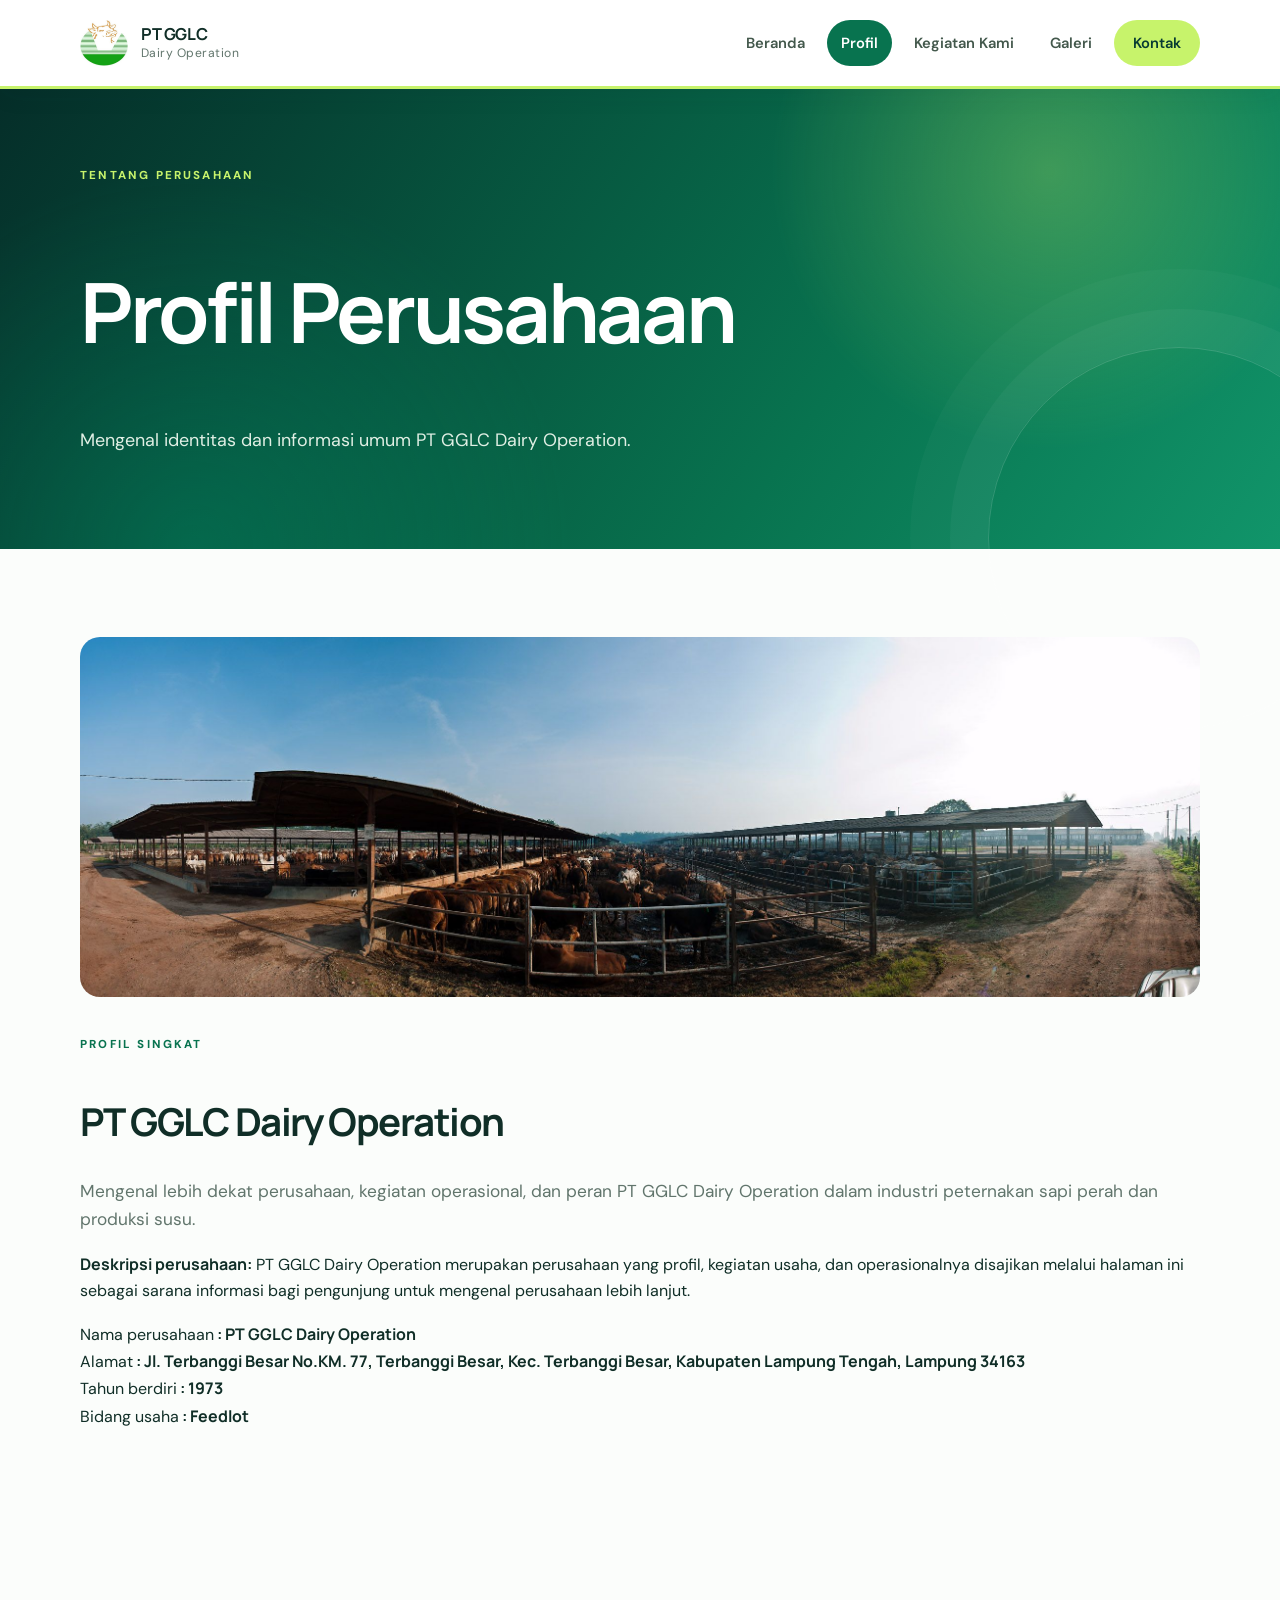
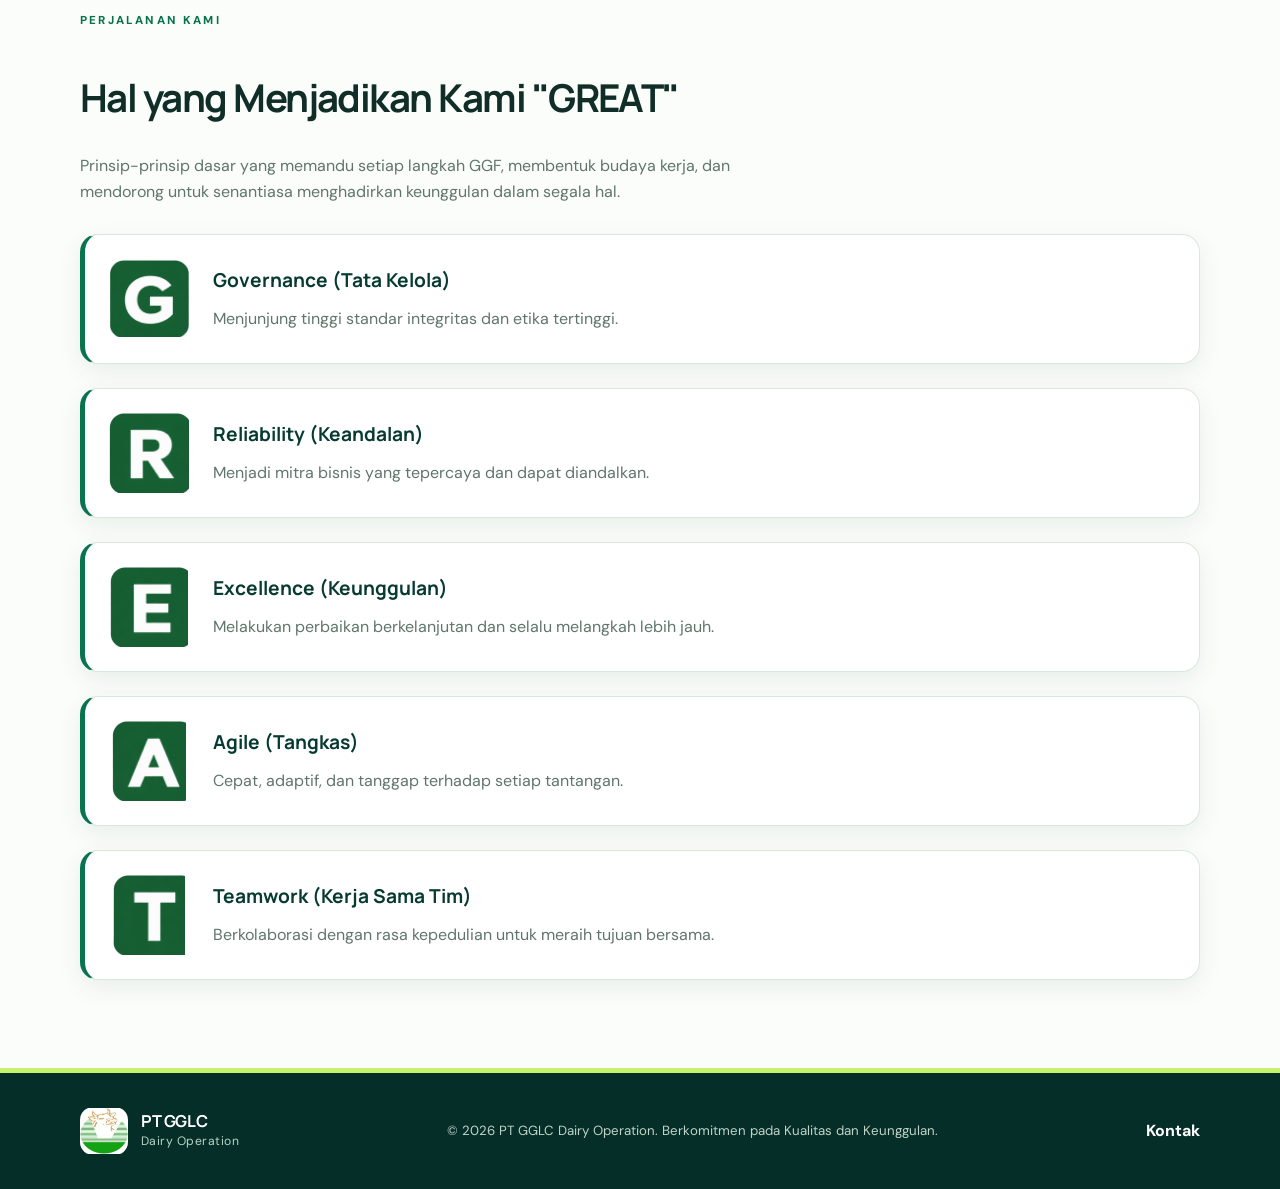
==== profil.html @ 18806fff "Perbaikan struktur website ACARA VIII" ====
<!DOCTYPE html>
<html lang="id">
<head>
  <meta charset="UTF-8"><meta name="viewport" content="width=device-width, initial-scale=1.0">
  <meta name="description" content="Profil PT GGLC Dairy Operation. Informasi perusahaan akan dilengkapi setelah diverifikasi.">
  <title>Profil Perusahaan | PT GGLC Dairy Operation</title>
  <link rel="stylesheet" href="assets/css/style.css"><script src="assets/js/main.js" defer></script>
</head>
<body>
  <header class="site-header"><div class="container nav-wrap">
    <a class="brand" href="index.html"><img class="brand-mark" src="assets/images/Logo GGLC.png" alt="Logo PT GGLC"><span class="brand-text"><strong>PT GGLC</strong><small>Dairy Operation</small></span></a>
    <button class="menu-toggle" type="button" aria-label="Buka navigasi" aria-expanded="false" aria-controls="primary-nav"><img src="assets/images/icon-menu.svg" alt="" class="menu-icon"></button>
    <nav class="primary-nav" id="primary-nav" aria-label="Navigasi utama"><a href="index.html">Beranda</a><a class="active" href="profil.html">Profil</a><a href="produksi.html">Kegiatan Kami</a><a href="galeri.html">Galeri</a><a class="nav-contact" href="kontak.html">Kontak</a></nav>
  </div></header>
  <main>
    <section class="page-hero"><div class="container"><span class="eyebrow light">TENTANG PERUSAHAAN</span><h1>Profil Perusahaan</h1><p>Mengenal identitas dan informasi umum PT GGLC Dairy Operation.</p></div></section>
    <section class="section"><div class="container split-layout">
      <div class="image-frame image-profile" role="img" aria-label="Foto sementara fasilitas perusahaan"></div>
      <div class="content-block">
          <img class="content-temp-image" src="assets/images/Profil.webp" alt="Ilustrasi sementara profil industri susu"><span class="eyebrow">PROFIL SINGKAT</span><h2>PT GGLC Dairy Operation</h2>
        <p class="lead">Mengenal lebih dekat perusahaan, kegiatan operasional, dan peran PT GGLC Dairy Operation dalam industri peternakan sapi perah dan produksi susu.</p>
        <p><strong>Deskripsi perusahaan:</strong> PT GGLC Dairy Operation merupakan perusahaan yang profil, kegiatan usaha, dan operasionalnya disajikan melalui halaman ini sebagai sarana informasi bagi pengunjung untuk mengenal perusahaan lebih lanjut.</p>
        <div class="info-list"><div><span>Nama perusahaan</span><strong> : PT GGLC Dairy Operation</strong></div><div><span>Alamat</span><strong> : Jl. Terbanggi Besar No.KM. 77, Terbanggi Besar, Kec. Terbanggi Besar, Kabupaten Lampung Tengah, Lampung 34163</strong></div><div><span>Tahun berdiri</span><strong> : 1973</strong></div><div><span>Bidang usaha</span><strong> : Feedlot</strong></div></div>
      </div>
    </div></section>
    <section class="section soft-section"><div class="container"><div class="section-heading"><span class="eyebrow">PERJALANAN KAMI</span><h2>Hal yang Menjadikan Kami "GREAT"</h2><p>Prinsip-prinsip dasar yang memandu setiap langkah GGF, membentuk budaya kerja, dan mendorong untuk senantiasa menghadirkan keunggulan dalam segala hal.</p></div>
 
<div class="company-values">

  <article class="value-item">
    <img src="assets/images/G.png" alt="G" class="value-icon">
    <div class="value-content">
      <h3>Governance (Tata Kelola)</h3>
      <p>Menjunjung tinggi standar integritas dan etika tertinggi.</p>
    </div>
  </article>

  <article class="value-item">
    <img src="assets/images/R.png" alt="R" class="value-icon">
    <div class="value-content">
      <h3>Reliability (Keandalan)</h3>
      <p>Menjadi mitra bisnis yang tepercaya dan dapat diandalkan.</p>
    </div>
  </article>

  <article class="value-item">
    <img src="assets/images/E.png" alt="E" class="value-icon">
    <div class="value-content">
      <h3>Excellence (Keunggulan)</h3>
      <p>Melakukan perbaikan berkelanjutan dan selalu melangkah lebih jauh.</p>
    </div>
  </article>

    <article class="value-item">
    <img src="assets/images/A.png" alt="A" class="value-icon">
    <div class="value-content">
      <h3>Agile (Tangkas)</h3>
      <p>Cepat, adaptif, dan tanggap terhadap setiap tantangan.</p>
    </div>
  </article>

    <article class="value-item">
    <img src="assets/images/T.png" alt="T" class="value-icon">
    <div class="value-content">
      <h3>Teamwork (Kerja Sama Tim)</h3>
      <p>Berkolaborasi dengan rasa kepedulian untuk meraih tujuan bersama.</p>
    </div>
  </article>

</div>

    </div></section>
  </main>
  <footer class="site-footer"><div class="container footer-inner"><a class="brand brand-footer" href="index.html"><img class="brand-mark" src="assets/images/Logo GGLC.png" alt="Logo PT GGLC"><span class="brand-text"><strong>PT GGLC</strong><small>Dairy Operation</small></span></a><p>© <span data-year></span> PT GGLC Dairy Operation. Berkomitmen pada Kualitas dan Keunggulan.</p><a href="kontak.html">Kontak</a></div></footer>
</body></html>
---- assets/css/style.css ----
@import url('https://fonts.googleapis.com/css2?family=DM+Sans:wght@400;500;600;700&family=Manrope:wght@400;500;600;700;800&display=swap');
:root{--green:#176b45;--dark:#104b32;--soft:#eaf4ed;--lime:#b8d98b;--ink:#183229;--muted:#66766e;--line:#dfe8e1;--bg:#f7faf7;--shadow:0 18px 45px rgba(19,73,47,.09)}
*{box-sizing:border-box}html{scroll-behavior:smooth}body{margin:0;font-family:'DM Sans',sans-serif;color:var(--ink);line-height:1.65}h1,h2,h3,strong{font-family:'Manrope',sans-serif}h1{font-size:clamp(2.5rem,6vw,4.4rem);line-height:1.08;letter-spacing:-.04em}h2{font-size:clamp(1.8rem,3vw,2.5rem);line-height:1.2}h3{font-size:1.2rem}a{color:var(--green);text-decoration:none}a:hover{color:var(--dark)}.container{width:min(1120px,calc(100% - 40px));margin:auto}.site-header{position:sticky;top:0;z-index:10;background:rgba(255,255,255,.96);border-bottom:1px solid var(--line)}.nav-wrap{display:flex;align-items:center;justify-content:space-between;min-height:78px;gap:24px}.brand{display:inline-flex;align-items:center;gap:11px;color:var(--ink)}.brand-mark{display:grid;place-items:center;width:42px;height:42px;border-radius:13px;background:var(--green);color:white;font-weight:800;font-size:1.4rem}.brand-text{display:grid;line-height:1.15}.brand-text strong{font-size:1rem}.brand-text small{color:var(--muted);font-size:.78rem;margin-top:4px}.primary-nav{display:flex;align-items:center;gap:25px}.primary-nav a{font-size:.92rem;font-weight:600;color:#43584c}.primary-nav a.active,.primary-nav a:hover{color:var(--green)}.nav-contact{padding:10px 17px;border-radius:999px;background:var(--soft)}.menu-toggle{display:none;background:white;border:1px solid var(--line);border-radius:9px;padding:10px}.menu-toggle span{display:block;width:22px;height:2px;background:var(--green);margin:4px}.page-hero{padding:72px 0 76px;background:radial-gradient(circle at 85% 20%,rgba(184,217,139,.25),transparent 32%),linear-gradient(135deg,var(--dark),var(--green));color:white}.page-hero p{max-width:650px;color:#e0efe4;font-size:1.08rem}.eyebrow{display:inline-block;color:var(--green);font-size:.76rem;font-weight:800;letter-spacing:.15em;margin-bottom:13px}.eyebrow.light{color:var(--lime)}.section{padding:76px 0}.section-soft{background:var(--bg)}.contact-grid{display:grid;grid-template-columns:1fr 1fr;gap:54px;align-items:start}.lead{font-size:1.08rem;color:var(--muted)}.contact-item{display:flex;gap:16px;padding:19px 0;border-bottom:1px solid var(--line)}.contact-symbol{flex:0 0 42px;height:42px;display:grid;place-items:center;border-radius:12px;background:var(--soft);color:var(--green);font-size:1.3rem;font-weight:700}.contact-item strong{display:block;margin:1px 0 4px}.contact-item p{margin:0 0 4px;color:var(--muted)}.text-link{font-size:.9rem;font-weight:700}.social-section{padding-top:25px}.social-section h3{margin-bottom:5px}.muted{color:var(--muted);font-size:.92rem}.social-links{display:flex;flex-wrap:wrap;gap:10px;margin-top:15px}.social-link{display:inline-flex;align-items:center;gap:8px;padding:10px 13px;border:1px solid var(--line);border-radius:11px;color:var(--green);background:white;font-weight:700}.social-link:hover{border-color:var(--green);background:var(--soft)}.contact-form{padding:30px;background:white;border:1px solid var(--line);border-radius:20px;box-shadow:var(--shadow)}.contact-form h2{font-size:1.7rem;margin-bottom:8px}.contact-form>p{color:var(--muted);font-size:.94rem}.contact-form label{display:block;margin:15px 0 7px;font-weight:700;font-size:.9rem}.contact-form input,.contact-form textarea{display:block;width:100%;font:inherit;color:var(--ink);padding:12px 14px;border:1px solid #d5e0d8;border-radius:10px;background:#fbfdfb;outline:none}.contact-form input:focus,.contact-form textarea:focus{border-color:var(--green);box-shadow:0 0 0 3px rgba(23,107,69,.1)}.contact-form textarea{resize:vertical}.button{display:inline-flex;align-items:center;justify-content:center;gap:10px;border:0;border-radius:999px;padding:12px 19px;font:700 .94rem 'DM Sans';cursor:pointer}.button-primary{background:var(--green);color:white}.button-primary:hover{background:var(--dark);color:white}.button-outline{background:white;color:var(--green);border:1px solid var(--line)}.form-submit{margin-top:20px;width:100%}.form-feedback{font-size:.8rem!important;line-height:1.5;margin:14px 0 0;color:var(--muted)!important}.section-heading{max-width:720px;margin-bottom:28px}.section-heading p{color:var(--muted)}.map-card{overflow:hidden;border:1px solid var(--line);border-radius:18px;background:white;box-shadow:var(--shadow)}.map-card iframe{display:block;width:100%;height:390px;border:0}.map-footer{display:flex;justify-content:space-between;align-items:center;gap:20px;padding:16px 20px;color:var(--muted);font-size:.9rem}.site-footer{padding:27px 0;background:#102f22;color:#dbe9df}.footer-inner{display:flex;align-items:center;justify-content:space-between;gap:20px}.brand-footer{color:white}.brand-footer .brand-mark{background:#2b8058}.brand-footer .brand-text small{color:#b5cbbd}.footer-inner p{margin:0;font-size:.83rem;color:#c0d3c6}.footer-inner>a:last-child{color:white;font-weight:700}
@media(max-width:800px){.menu-toggle{display:block}.primary-nav{display:none;position:absolute;top:78px;left:0;right:0;padding:18px 20px 22px;background:white;border-bottom:1px solid var(--line);flex-direction:column;align-items:stretch;gap:14px}.primary-nav.open{display:flex}.primary-nav a{padding:8px 0}.primary-nav .nav-contact{padding:10px 14px}.contact-grid{grid-template-columns:1fr;gap:35px}.section{padding:55px 0}.page-hero{padding:55px 0}.footer-inner{flex-wrap:wrap}.map-card iframe{height:320px}}@media(max-width:480px){.container{width:calc(100% - 28px)}.contact-form{padding:22px 18px}.map-footer{align-items:flex-start;flex-direction:column}.brand-mark{width:38px;height:38px}.social-link{font-size:.88rem}}

/* Gambar sementara: ganti file SVG di assets/images atau ubah atribut src pada HTML */
.hero{position:relative;overflow:hidden}
.hero-temp-image{position:absolute;right:max(4%,calc((100% - 1120px)/2));top:50%;transform:translateY(-50%);width:min(38%,440px);max-height:82%;object-fit:contain;border-radius:22px;z-index:1;opacity:.96}
.hero-content{position:relative;z-index:2;max-width:1120px}
.hero-content h1,.hero-content p,.hero-content .eyebrow,.hero-content .hero-actions{max-width:650px}
.content-temp-image{width:100%;max-height:360px;object-fit:cover;border-radius:20px;margin-bottom:24px}
.process-photo img,.gallery-image img{display:block;width:100%;height:100%;min-height:220px;object-fit:cover;border-radius:inherit}
.gallery-image{overflow:hidden}
.process-photo{overflow:hidden}
@media(max-width:760px){.hero-temp-image{position:relative;display:block;right:auto;top:auto;transform:none;width:min(90%,420px);max-height:250px;margin:20px auto 0}.hero-content{z-index:2}.hero{padding-bottom:24px}}


/* REDESAIN: lebih berani, kontras, dan mudah diganti aset gambarnya */
:root{--green:#08734f;--dark:#073b32;--soft:#e5f5ed;--lime:#c7f36b;--ink:#102e27;--muted:#61756c;--line:#d7e8de;--bg:#f4faf6;--shadow:0 22px 55px rgba(7,59,50,.14)}
body{background:#fbfdfb}
.site-header{background:rgba(255,255,255,.97);box-shadow:0 6px 25px rgba(7,59,50,.06);border-bottom:3px solid var(--lime)}
.nav-wrap{min-height:86px}
.brand{gap:13px}
.brand-mark{display:block;width:48px;height:48px;object-fit:contain;border-radius:13px;background:transparent;flex:none}
.brand-text strong{font-size:1.03rem;letter-spacing:-.025em}
.brand-text small{font-size:.76rem;letter-spacing:.04em}
.primary-nav{gap:8px}
.primary-nav a{padding:11px 14px;border-radius:999px;transition:all .2s ease}
.primary-nav a.active,.primary-nav a:hover{color:#fff;background:var(--green)}
.primary-nav .nav-contact{color:#073b32;background:var(--lime);padding:11px 19px}
.primary-nav .nav-contact:hover{background:#aee94b;color:#073b32}
.menu-toggle{border:0;padding:5px;background:transparent}
.menu-icon{display:block;width:40px;height:40px}
.hero,.page-hero{background:radial-gradient(circle at 82% 18%,rgba(199,243,107,.28),transparent 25%),radial-gradient(circle at 15% 100%,rgba(0,168,120,.28),transparent 32%),linear-gradient(125deg,#052e29 0%,#08734f 65%,#11956a 100%);position:relative}
.hero:after,.page-hero:after{content:"";position:absolute;right:-90px;bottom:-180px;width:380px;height:380px;border:1px solid rgba(255,255,255,.16);border-radius:50%;box-shadow:0 0 0 38px rgba(255,255,255,.035),0 0 0 78px rgba(255,255,255,.025);pointer-events:none}
.hero-content{padding-top:22px;padding-bottom:22px}
.hero h1,.page-hero h1{font-size:clamp(2.8rem,7vw,5.2rem);max-width:760px;text-wrap:balance}
.hero p,.page-hero p{font-size:1.12rem;max-width:650px}
.eyebrow{font-size:.72rem;letter-spacing:.19em}
.button{padding:14px 23px;transition:transform .2s,box-shadow .2s}
.button:hover{transform:translateY(-2px);box-shadow:0 10px 22px rgba(0,0,0,.13)}
.button-primary{background:var(--lime);color:#073b32}
.button-primary:hover{background:#d5ff83;color:#073b32}
.section{padding:88px 0}
.section-heading h2,.content-block h2{letter-spacing:-.04em}
.card-icon{display:grid;place-items:center;width:58px;height:58px;border-radius:17px;background:#e5f5ed;margin-bottom:18px;overflow:hidden}
.card-icon img{width:100%;height:100%;object-fit:cover}
.contact-symbol{flex:0 0 48px;width:48px;height:48px;border-radius:15px;background:transparent;overflow:hidden}
.contact-symbol img{width:100%;height:100%;display:block;object-fit:cover}
.image-frame,.map-card,.contact-form,.process-photo,.gallery-image{border-radius:24px;box-shadow:var(--shadow)}
.contact-form{border:0;border-top:5px solid var(--lime)}
.contact-form input,.contact-form textarea{border-radius:13px}
.contact-form input:focus,.contact-form textarea:focus{border-color:#08734f;box-shadow:0 0 0 4px rgba(8,115,79,.12)}
.site-footer{background:#052e29;border-top:5px solid var(--lime);padding:34px 0}
.brand-footer .brand-mark{background:transparent}
.brand-footer .brand-text small{color:#b9d4c5}
.footer-inner p{line-height:1.6}
.notice{border-left:5px solid var(--lime);border-radius:0 14px 14px 0}
@media(max-width:800px){.nav-wrap{min-height:74px}.primary-nav{top:77px;box-shadow:0 18px 28px rgba(7,59,50,.12)}.primary-nav a.active,.primary-nav a:hover{padding-left:14px}.hero h1,.page-hero h1{font-size:clamp(2.5rem,12vw,4rem)}.section{padding:60px 0}}
@media(max-width:480px){.brand-mark{width:42px;height:42px}.brand-text strong{font-size:.95rem}.brand-text small{font-size:.7rem}.section{padding:48px 0}}

/* Visi, Misi, dan Nilai Perusahaan */
.company-values {
    display: flex;
    flex-direction: column;
    gap: 24px;
}

.value-item {
    display: flex;
    align-items: center;
    gap: 24px;
    padding: 24px;
    background: white;
    border: 1px solid #d7e8de;
    border-left: 5px solid #08734f;
    border-radius: 18px;
    box-shadow: 0 8px 24px rgba(7, 59, 50, 0.08);
}

.value-icon {
    width: 80px;
    height: 80px;
    object-fit: contain;
    flex-shrink: 0;
}

.value-content {
    flex: 1;
    min-width: 0;
}

.value-content h3 {
    margin: 0 0 8px;
    color: #073b32;
}

.value-content p {
    margin: 0;
    line-height: 1.7;
    color: #61756c;
}

/* Tampilan HP */
@media (max-width: 520px) {
    .value-item {
        gap: 14px;
        padding: 16px;
    }

    .value-icon {
        width: 58px;
        height: 58px;
    }
}
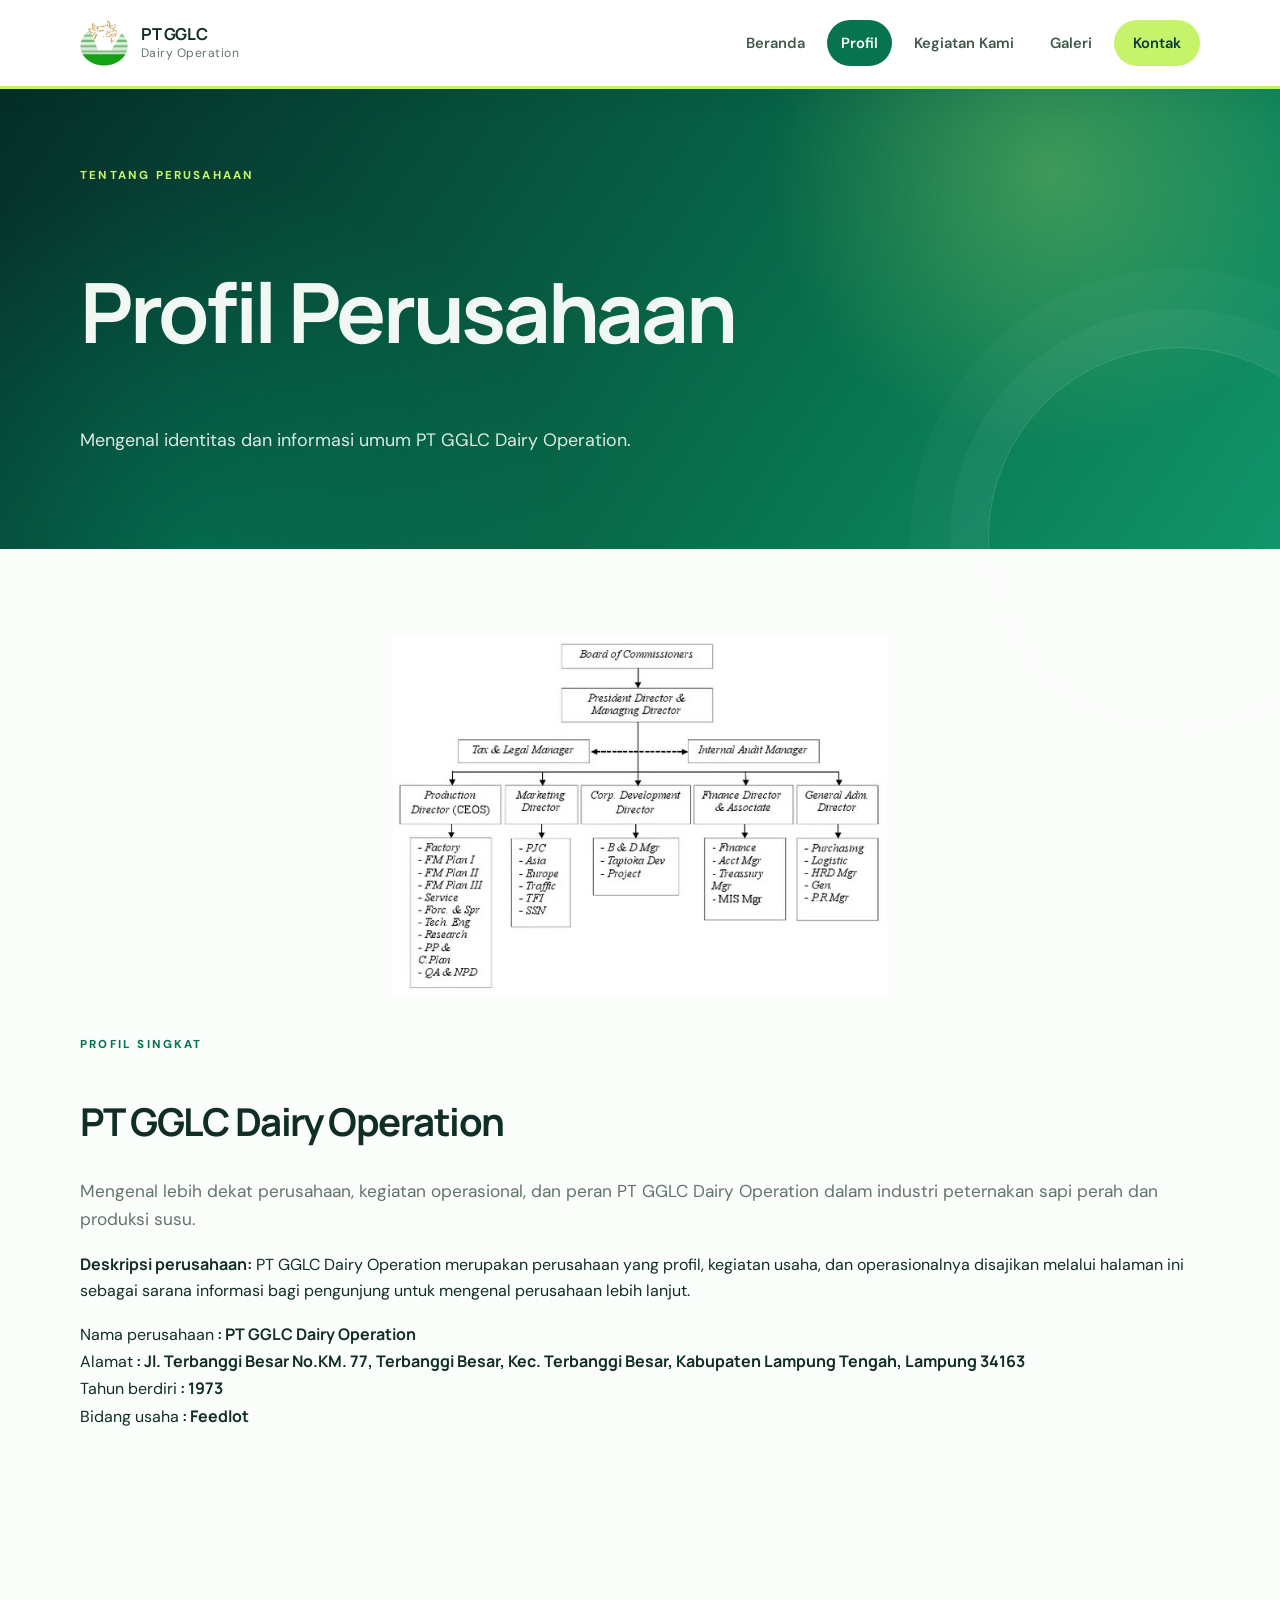
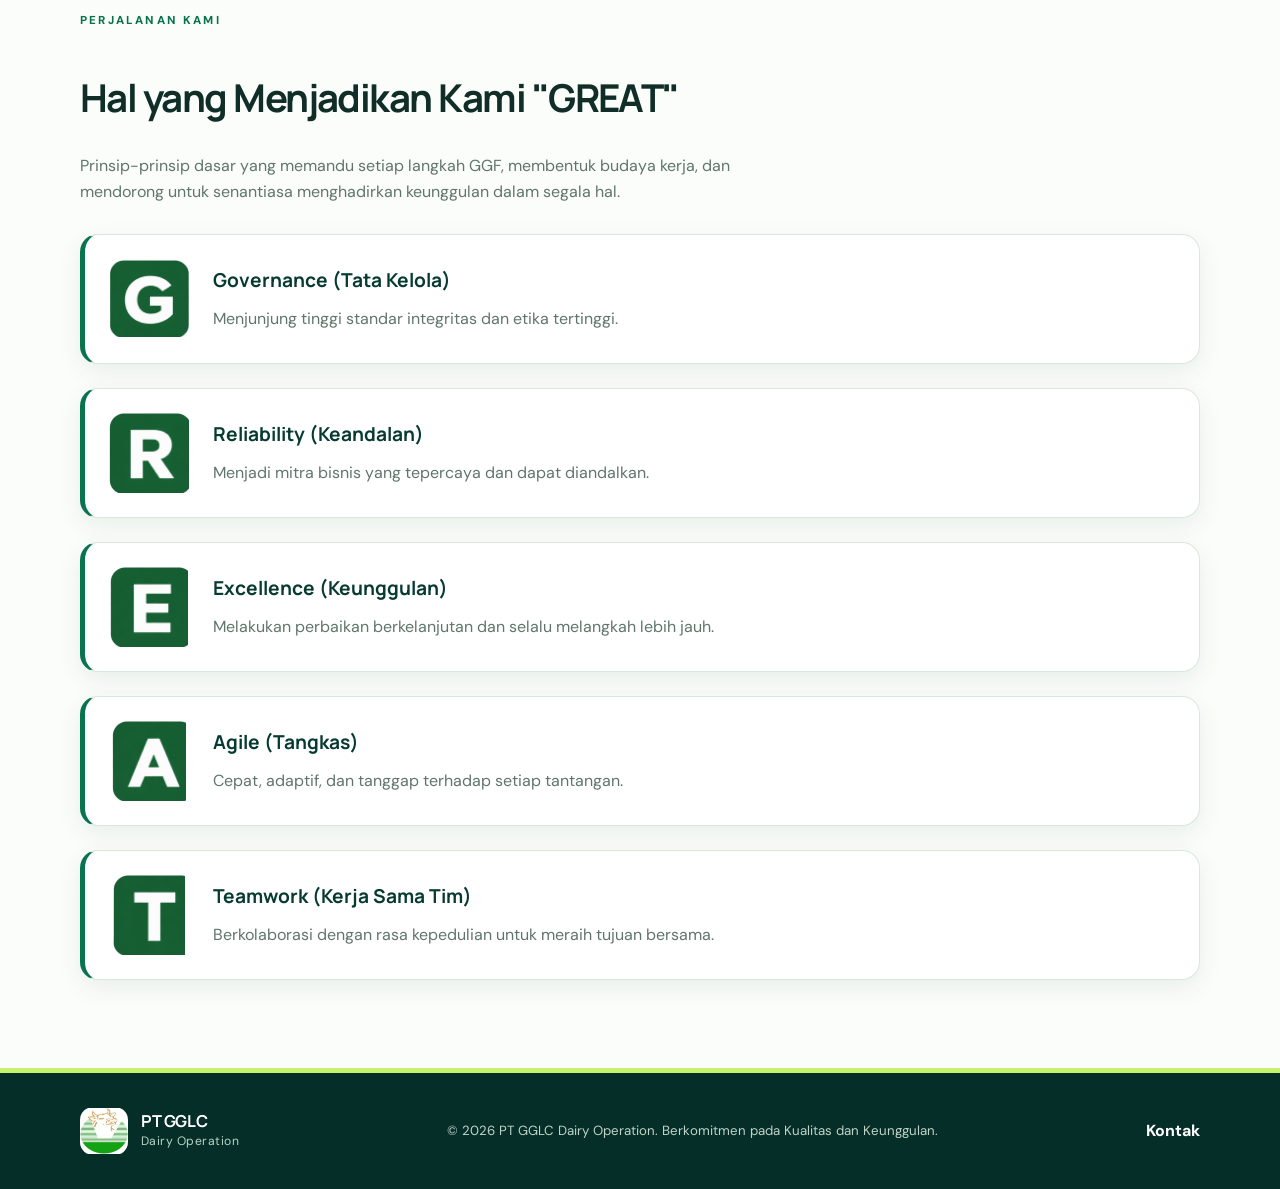
==== commit 840dc9dd: "Revisi terbaru" ====
--- a/profil.html
+++ b/profil.html
@@ -17,7 +17,7 @@
     <section class="section"><div class="container split-layout">
       <div class="image-frame image-profile" role="img" aria-label="Foto sementara fasilitas perusahaan"></div>
       <div class="content-block">
-          <img class="content-temp-image" src="assets/images/Profil.webp" alt="Ilustrasi sementara profil industri susu"><span class="eyebrow">PROFIL SINGKAT</span><h2>PT GGLC Dairy Operation</h2>
+          <img class="content-temp-image" src="assets/images/1.jpg" alt="Ilustrasi sementara profil industri susu"><span class="eyebrow">PROFIL SINGKAT</span><h2>PT GGLC Dairy Operation</h2>
         <p class="lead">Mengenal lebih dekat perusahaan, kegiatan operasional, dan peran PT GGLC Dairy Operation dalam industri peternakan sapi perah dan produksi susu.</p>
         <p><strong>Deskripsi perusahaan:</strong> PT GGLC Dairy Operation merupakan perusahaan yang profil, kegiatan usaha, dan operasionalnya disajikan melalui halaman ini sebagai sarana informasi bagi pengunjung untuk mengenal perusahaan lebih lanjut.</p>
         <div class="info-list"><div><span>Nama perusahaan</span><strong> : PT GGLC Dairy Operation</strong></div><div><span>Alamat</span><strong> : Jl. Terbanggi Besar No.KM. 77, Terbanggi Besar, Kec. Terbanggi Besar, Kabupaten Lampung Tengah, Lampung 34163</strong></div><div><span>Tahun berdiri</span><strong> : 1973</strong></div><div><span>Bidang usaha</span><strong> : Feedlot</strong></div></div>
--- a/assets/css/style.css
+++ b/assets/css/style.css
@@ -1,21 +1,21 @@
 @import url('https://fonts.googleapis.com/css2?family=DM+Sans:wght@400;500;600;700&family=Manrope:wght@400;500;600;700;800&display=swap');
 :root{--green:#176b45;--dark:#104b32;--soft:#eaf4ed;--lime:#b8d98b;--ink:#183229;--muted:#66766e;--line:#dfe8e1;--bg:#f7faf7;--shadow:0 18px 45px rgba(19,73,47,.09)}
-*{box-sizing:border-box}html{scroll-behavior:smooth}body{margin:0;font-family:'DM Sans',sans-serif;color:var(--ink);line-height:1.65}h1,h2,h3,strong{font-family:'Manrope',sans-serif}h1{font-size:clamp(2.5rem,6vw,4.4rem);line-height:1.08;letter-spacing:-.04em}h2{font-size:clamp(1.8rem,3vw,2.5rem);line-height:1.2}h3{font-size:1.2rem}a{color:var(--green);text-decoration:none}a:hover{color:var(--dark)}.container{width:min(1120px,calc(100% - 40px));margin:auto}.site-header{position:sticky;top:0;z-index:10;background:rgba(255,255,255,.96);border-bottom:1px solid var(--line)}.nav-wrap{display:flex;align-items:center;justify-content:space-between;min-height:78px;gap:24px}.brand{display:inline-flex;align-items:center;gap:11px;color:var(--ink)}.brand-mark{display:grid;place-items:center;width:42px;height:42px;border-radius:13px;background:var(--green);color:white;font-weight:800;font-size:1.4rem}.brand-text{display:grid;line-height:1.15}.brand-text strong{font-size:1rem}.brand-text small{color:var(--muted);font-size:.78rem;margin-top:4px}.primary-nav{display:flex;align-items:center;gap:25px}.primary-nav a{font-size:.92rem;font-weight:600;color:#43584c}.primary-nav a.active,.primary-nav a:hover{color:var(--green)}.nav-contact{padding:10px 17px;border-radius:999px;background:var(--soft)}.menu-toggle{display:none;background:white;border:1px solid var(--line);border-radius:9px;padding:10px}.menu-toggle span{display:block;width:22px;height:2px;background:var(--green);margin:4px}.page-hero{padding:72px 0 76px;background:radial-gradient(circle at 85% 20%,rgba(184,217,139,.25),transparent 32%),linear-gradient(135deg,var(--dark),var(--green));color:white}.page-hero p{max-width:650px;color:#e0efe4;font-size:1.08rem}.eyebrow{display:inline-block;color:var(--green);font-size:.76rem;font-weight:800;letter-spacing:.15em;margin-bottom:13px}.eyebrow.light{color:var(--lime)}.section{padding:76px 0}.section-soft{background:var(--bg)}.contact-grid{display:grid;grid-template-columns:1fr 1fr;gap:54px;align-items:start}.lead{font-size:1.08rem;color:var(--muted)}.contact-item{display:flex;gap:16px;padding:19px 0;border-bottom:1px solid var(--line)}.contact-symbol{flex:0 0 42px;height:42px;display:grid;place-items:center;border-radius:12px;background:var(--soft);color:var(--green);font-size:1.3rem;font-weight:700}.contact-item strong{display:block;margin:1px 0 4px}.contact-item p{margin:0 0 4px;color:var(--muted)}.text-link{font-size:.9rem;font-weight:700}.social-section{padding-top:25px}.social-section h3{margin-bottom:5px}.muted{color:var(--muted);font-size:.92rem}.social-links{display:flex;flex-wrap:wrap;gap:10px;margin-top:15px}.social-link{display:inline-flex;align-items:center;gap:8px;padding:10px 13px;border:1px solid var(--line);border-radius:11px;color:var(--green);background:white;font-weight:700}.social-link:hover{border-color:var(--green);background:var(--soft)}.contact-form{padding:30px;background:white;border:1px solid var(--line);border-radius:20px;box-shadow:var(--shadow)}.contact-form h2{font-size:1.7rem;margin-bottom:8px}.contact-form>p{color:var(--muted);font-size:.94rem}.contact-form label{display:block;margin:15px 0 7px;font-weight:700;font-size:.9rem}.contact-form input,.contact-form textarea{display:block;width:100%;font:inherit;color:var(--ink);padding:12px 14px;border:1px solid #d5e0d8;border-radius:10px;background:#fbfdfb;outline:none}.contact-form input:focus,.contact-form textarea:focus{border-color:var(--green);box-shadow:0 0 0 3px rgba(23,107,69,.1)}.contact-form textarea{resize:vertical}.button{display:inline-flex;align-items:center;justify-content:center;gap:10px;border:0;border-radius:999px;padding:12px 19px;font:700 .94rem 'DM Sans';cursor:pointer}.button-primary{background:var(--green);color:white}.button-primary:hover{background:var(--dark);color:white}.button-outline{background:white;color:var(--green);border:1px solid var(--line)}.form-submit{margin-top:20px;width:100%}.form-feedback{font-size:.8rem!important;line-height:1.5;margin:14px 0 0;color:var(--muted)!important}.section-heading{max-width:720px;margin-bottom:28px}.section-heading p{color:var(--muted)}.map-card{overflow:hidden;border:1px solid var(--line);border-radius:18px;background:white;box-shadow:var(--shadow)}.map-card iframe{display:block;width:100%;height:390px;border:0}.map-footer{display:flex;justify-content:space-between;align-items:center;gap:20px;padding:16px 20px;color:var(--muted);font-size:.9rem}.site-footer{padding:27px 0;background:#102f22;color:#dbe9df}.footer-inner{display:flex;align-items:center;justify-content:space-between;gap:20px}.brand-footer{color:white}.brand-footer .brand-mark{background:#2b8058}.brand-footer .brand-text small{color:#b5cbbd}.footer-inner p{margin:0;font-size:.83rem;color:#c0d3c6}.footer-inner>a:last-child{color:white;font-weight:700}
+*{box-sizing:border-box}html{scroll-behavior:smooth}body{margin:0;font-family:'DM Sans',sans-serif;color:var(--ink);line-height:1.65}h1,h2,h3,strong{font-family:'Manrope',sans-serif}h1{font-size:clamp(2.5rem,6vw,4.4rem);line-height:1.08;letter-spacing:-.04em}h2{font-size:clamp(1.8rem,3vw,2.5rem);line-height:1.2}h3{font-size:1.2rem}a{color:var(--green);text-decoration:none}a:hover{color:var(--dark)}.container{width:min(1120px,calc(100% - 40px));margin:auto}.site-header{position:sticky;top:0;z-index:10;background:rgba(255,255,255,.96);border-bottom:1px solid var(--line)}.nav-wrap{display:flex;align-items:center;justify-content:space-between;min-height:78px;gap:24px}.brand{display:inline-flex;align-items:center;gap:11px;color:var(--ink)}.brand-mark{display:grid;place-items:center;width:42px;height:42px;border-radius:13px;background:var(--green);color:white;font-weight:800;font-size:1.4rem}.brand-text{display:grid;line-height:1.15}.brand-text strong{font-size:1rem}.brand-text small{color:var(--muted);font-size:.78rem;margin-top:4px}.primary-nav{display:flex;align-items:center;gap:25px}.primary-nav a{font-size:.92rem;font-weight:600;color:#43584c}.primary-nav a.active,.primary-nav a:hover{color:var(--green)}.nav-contact{padding:10px 17px;border-radius:999px;background:var(--soft)}.menu-toggle{display:none;background:white;border:1px solid var(--line);border-radius:9px;padding:10px}.menu-toggle span{display:block;width:22px;height:2px;background:var(--green);margin:4px}.page-hero{padding:72px 0 76px;background:radial-gradient(circle at 85% 20%,rgba(184,217,139,.25),transparent 32%),linear-gradient(135deg,var(--dark),var(--green));color:white}.page-hero p{max-width:650px;color:#e0efe4;font-size:1.08rem}.eyebrow{display:inline-block;color:var(--green);font-size:.76rem;font-weight:800;letter-spacing:.15em;margin-bottom:13px}.eyebrow.light{color:var(--lime)}.section{padding:76px 0}.section-soft{background:var(--bg)}.contact-grid{display:grid;grid-template-columns:1fr 1fr;gap:54px;align-items:start}.lead{font-size:1.08rem;color:var(--muted)}.contact-item{display:flex;gap:16px;padding:19px 0;border-bottom:1px solid var(--line)}.contact-symbol{flex:0 0 42px;height:42px;display:grid;place-items:center;border-radius:12px;background:var(--soft);color:var(--green);font-size:1.3rem;font-weight:700}.contact-item strong{display:block;margin:1px 0 4px}.contact-item p{margin:0 0 4px;color:var(--muted)}.text-link{font-size:.9rem;font-weight:700}.social-section{padding-top:25px}.social-section h3{margin-bottom:5px}.muted{color:var(--muted);font-size:.92rem}.social-links{display:flex;flex-wrap:wrap;gap:10px;margin-top:15px}.social-link{display:inline-flex;align-items:center;gap:8px;padding:10px 13px;border:1px solid var(--line);border-radius:11px;color:var(--green);background:white;font-weight:700}.social-link:hover{border-color:var(--green);background:var(--soft)}.contact-form{padding:30px;background:white;border:1px solid var(--line);border-radius:20px;box-shadow:var(--shadow)}.contact-form h2{font-size:1.7rem;margin-bottom:8px}.contact-form>p{color:var(--muted);font-size:.94rem}.contact-form label{display:block;margin:15px 0 7px;font-weight:700;font-size:.9rem}.contact-form input,.contact-form textarea{display:block;width:100%;font:inherit;color:var(--ink);padding:12px 14px;border:1px solid #d5e0d8;border-radius:10px;background:#fbfdfb;outline:none}.contact-form input:focus,.contact-form textarea:focus{border-color:var(--green);box-shadow:0 0 0 3px rgba(23,107,69,.1)}.contact-form textarea{resize:vertical}.button{display:inline-flex;align-items:Justify;justify-content:center;gap:10px;border:0;border-radius:999px;padding:12px 19px;font:700 .94rem 'DM Sans';cursor:pointer}.button-primary{background:var(--green);color:white}.button-primary:hover{background:var(--dark);color:white}.button-outline{background:white;color:var(--green);border:1px solid var(--line)}.form-submit{margin-top:20px;width:100%}.form-feedback{font-size:.8rem!important;line-height:1.5;margin:14px 0 0;color:var(--muted)!important}.section-heading{max-width:720px;margin-bottom:28px}.section-heading p{color:var(--muted)}.map-card{overflow:hidden;border:1px solid var(--line);border-radius:18px;background:white;box-shadow:var(--shadow)}.map-card iframe{display:block;width:100%;height:390px;border:0}.map-footer{display:flex;justify-content:space-between;align-items:justify;gap:20px;padding:16px 20px;color:var(--muted);font-size:.9rem}.site-footer{padding:27px 0;background:#102f22;color:#dbe9df}.footer-inner{display:flex;align-items:center;justify-content:space-between;gap:20px}.brand-footer{color:white}.brand-footer .brand-mark{background:#2b8058}.brand-footer .brand-text small{color:#b5cbbd}.footer-inner p{margin:0;font-size:.83rem;color:#c0d3c6}.footer-inner>a:last-child{color:white;font-weight:700}
 @media(max-width:800px){.menu-toggle{display:block}.primary-nav{display:none;position:absolute;top:78px;left:0;right:0;padding:18px 20px 22px;background:white;border-bottom:1px solid var(--line);flex-direction:column;align-items:stretch;gap:14px}.primary-nav.open{display:flex}.primary-nav a{padding:8px 0}.primary-nav .nav-contact{padding:10px 14px}.contact-grid{grid-template-columns:1fr;gap:35px}.section{padding:55px 0}.page-hero{padding:55px 0}.footer-inner{flex-wrap:wrap}.map-card iframe{height:320px}}@media(max-width:480px){.container{width:calc(100% - 28px)}.contact-form{padding:22px 18px}.map-footer{align-items:flex-start;flex-direction:column}.brand-mark{width:38px;height:38px}.social-link{font-size:.88rem}}
 
-/* Gambar sementara: ganti file SVG di assets/images atau ubah atribut src pada HTML */
+
 .hero{position:relative;overflow:hidden}
 .hero-temp-image{position:absolute;right:max(4%,calc((100% - 1120px)/2));top:50%;transform:translateY(-50%);width:min(38%,440px);max-height:82%;object-fit:contain;border-radius:22px;z-index:1;opacity:.96}
 .hero-content{position:relative;z-index:2;max-width:1120px}
 .hero-content h1,.hero-content p,.hero-content .eyebrow,.hero-content .hero-actions{max-width:650px}
-.content-temp-image{width:100%;max-height:360px;object-fit:cover;border-radius:20px;margin-bottom:24px}
+.content-temp-image{width:100%;max-height:360px;object-fit:contain;border-radius:20px;margin-bottom:24px}
 .process-photo img,.gallery-image img{display:block;width:100%;height:100%;min-height:220px;object-fit:cover;border-radius:inherit}
 .gallery-image{overflow:hidden}
 .process-photo{overflow:hidden}
 @media(max-width:760px){.hero-temp-image{position:relative;display:block;right:auto;top:auto;transform:none;width:min(90%,420px);max-height:250px;margin:20px auto 0}.hero-content{z-index:2}.hero{padding-bottom:24px}}
 
 
-/* REDESAIN: lebih berani, kontras, dan mudah diganti aset gambarnya */
+
 :root{--green:#08734f;--dark:#073b32;--soft:#e5f5ed;--lime:#c7f36b;--ink:#102e27;--muted:#61756c;--line:#d7e8de;--bg:#f4faf6;--shadow:0 22px 55px rgba(7,59,50,.14)}
 body{background:#fbfdfb}
 .site-header{background:rgba(255,255,255,.97);box-shadow:0 6px 25px rgba(7,59,50,.06);border-bottom:3px solid var(--lime)}
@@ -34,8 +34,21 @@
 .hero,.page-hero{background:radial-gradient(circle at 82% 18%,rgba(199,243,107,.28),transparent 25%),radial-gradient(circle at 15% 100%,rgba(0,168,120,.28),transparent 32%),linear-gradient(125deg,#052e29 0%,#08734f 65%,#11956a 100%);position:relative}
 .hero:after,.page-hero:after{content:"";position:absolute;right:-90px;bottom:-180px;width:380px;height:380px;border:1px solid rgba(255,255,255,.16);border-radius:50%;box-shadow:0 0 0 38px rgba(255,255,255,.035),0 0 0 78px rgba(255,255,255,.025);pointer-events:none}
 .hero-content{padding-top:22px;padding-bottom:22px}
-.hero h1,.page-hero h1{font-size:clamp(2.8rem,7vw,5.2rem);max-width:760px;text-wrap:balance}
-.hero p,.page-hero p{font-size:1.12rem;max-width:650px}
+.hero h1,
+.page-hero h1{
+  font-size:clamp(2.8rem,7vw,5.2rem);
+  max-width:760px;
+  text-wrap:balance;
+  color:#f1f7f3;
+}
+
+.hero p,
+.page-hero p{
+  font-size:1.12rem;
+  max-width:650px;
+  color:#dcebe3;
+  text-align: justify;
+}
 .eyebrow{font-size:.72rem;letter-spacing:.19em}
 .button{padding:14px 23px;transition:transform .2s,box-shadow .2s}
 .button:hover{transform:translateY(-2px);box-shadow:0 10px 22px rgba(0,0,0,.13)}
@@ -59,7 +72,7 @@
 @media(max-width:800px){.nav-wrap{min-height:74px}.primary-nav{top:77px;box-shadow:0 18px 28px rgba(7,59,50,.12)}.primary-nav a.active,.primary-nav a:hover{padding-left:14px}.hero h1,.page-hero h1{font-size:clamp(2.5rem,12vw,4rem)}.section{padding:60px 0}}
 @media(max-width:480px){.brand-mark{width:42px;height:42px}.brand-text strong{font-size:.95rem}.brand-text small{font-size:.7rem}.section{padding:48px 0}}
 
-/* Visi, Misi, dan Nilai Perusahaan */
+/* GREAT */
 .company-values {
     display: flex;
     flex-direction: column;
@@ -89,7 +102,7 @@
     flex: 1;
     min-width: 0;
 }
-
+/*TULISAN*/
 .value-content h3 {
     margin: 0 0 8px;
     color: #073b32;
@@ -101,7 +114,7 @@
     color: #61756c;
 }
 
-/* Tampilan HP */
+/* MOBILE */
 @media (max-width: 520px) {
     .value-item {
         gap: 14px;
@@ -113,3 +126,28 @@
         height: 58px;
     }
 }
+/* PETA FULL WIDTH */
+
+.map-wide {
+    width: calc(100% - 80px);
+    max-width: 1600px;
+    margin: 0 auto;
+    overflow: hidden;
+}
+
+.map-wide iframe {
+    display: block;
+    width: 100%;
+    height: 550px;
+    border: none;
+}
+
+@media (max-width: 800px) {
+    .map-wide {
+        width: calc(100% - 30px);
+    }
+
+    .map-wide iframe {
+        height: 350px;
+    }
+}
